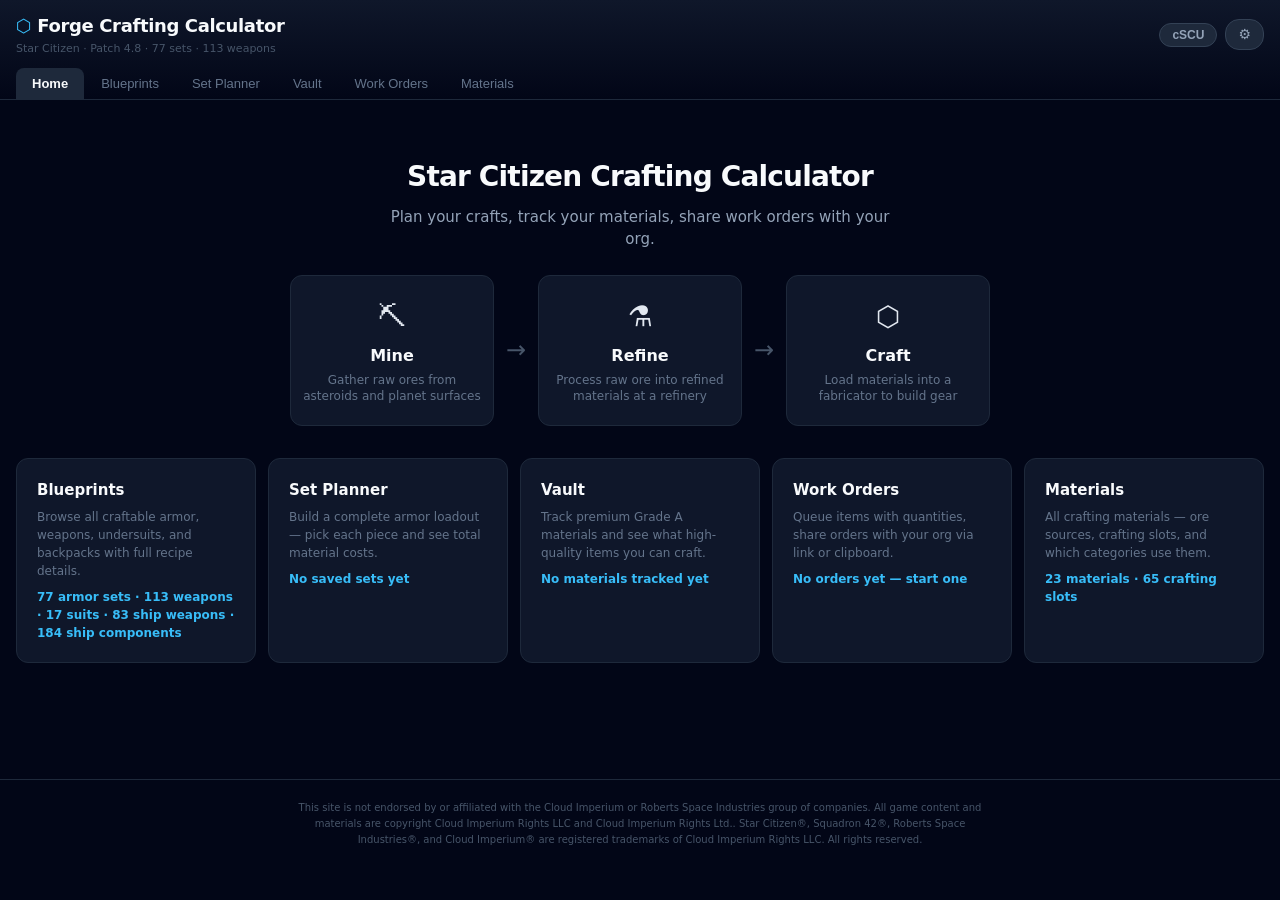
==== index.html @ 010102bd "Add size/class/grade filter chips for ship items Ship Weapons tab gains a Size chip group (S1, S2, ." ====
<!DOCTYPE html>
<html lang="en">
<head>
  <meta charset="UTF-8">
  <meta name="viewport" content="width=device-width, initial-scale=1.0">
  <title>Forge Crafting Calculator — Star Citizen</title>
  <link rel="stylesheet" href="css/style.css">
  <link rel="icon" href="data:image/svg+xml,<svg xmlns='http://www.w3.org/2000/svg' viewBox='0 0 100 100'><text y='.9em' font-size='90'>⬡</text></svg>">
</head>
<body>
  <header id="header">
    <div class="header-inner">
      <div class="header-top">
        <div class="brand">
          <h1><span class="accent">⬡</span> Forge Crafting Calculator</h1>
          <div class="subtitle" id="subtitle">Star Citizen · Loading...</div>
        </div>
        <div style="display:flex;align-items:center;gap:8px">
          <button class="unit-toggle" id="unit-toggle" onclick="toggleUnit()" title="Switch between cSCU and SCU">cSCU</button>
          <a href="admin/admin.html" class="unit-toggle" style="text-decoration:none;font-size:14px" title="Admin Settings">⚙️</a>
        </div>
      </div>
      <nav id="tabs">
        <button class="tab active" data-tab="home" onclick="switchTab('home')">Home</button>
        <button class="tab" data-tab="blueprints" onclick="switchTab('blueprints')">Blueprints</button>
        <button class="tab" data-tab="sets" onclick="switchTab('sets')">Set Planner</button>
        <button class="tab" data-tab="inventory" onclick="switchTab('inventory')">Vault</button>
        <button class="tab" data-tab="workorder" onclick="switchTab('workorder')">Work Orders <span id="wo-badge" class="tab-badge"></span></button>
        <button class="tab" data-tab="materials" onclick="switchTab('materials')">Materials</button>
      </nav>
    </div>
  </header>

  <main id="main">
    <!-- ═══ HOME ═══ -->
    <section id="tab-home" class="tab-content active">
      <div class="hero">
        <h2 class="hero-title">Star Citizen Crafting Calculator</h2>
        <p class="hero-sub">Plan your crafts, track your materials, share work orders with your org.</p>
      </div>
      <div class="pipeline">
        <div class="pipe-step"><div class="pipe-icon">⛏</div><div class="pipe-label">Mine</div><div class="pipe-desc">Gather raw ores from asteroids and planet surfaces</div></div>
        <div class="pipe-arrow">→</div>
        <div class="pipe-step"><div class="pipe-icon">⚗</div><div class="pipe-label">Refine</div><div class="pipe-desc">Process raw ore into refined materials at a refinery</div></div>
        <div class="pipe-arrow">→</div>
        <div class="pipe-step"><div class="pipe-icon">⬡</div><div class="pipe-label">Craft</div><div class="pipe-desc">Load materials into a fabricator to build gear</div></div>
      </div>
      <div class="home-cards">
        <div class="home-card" onclick="switchTab('blueprints')"><h3>Blueprints</h3><p>Browse all craftable armor, weapons, undersuits, and backpacks with full recipe details.</p><span class="home-card-stat" id="hc-bp"></span></div>
        <div class="home-card" onclick="switchTab('sets')"><h3>Set Planner</h3><p>Build a complete armor loadout — pick each piece and see total material costs.</p><span class="home-card-stat" id="hc-sets"></span></div>
        <div class="home-card" onclick="switchTab('inventory')"><h3>Vault</h3><p>Track premium Grade A materials and see what high-quality items you can craft.</p><span class="home-card-stat" id="hc-inv"></span></div>
        <div class="home-card" onclick="switchTab('workorder')"><h3>Work Orders</h3><p>Queue items with quantities, share orders with your org via link or clipboard.</p><span class="home-card-stat" id="hc-wo"></span></div>
        <div class="home-card" onclick="switchTab('materials')"><h3>Materials</h3><p>All crafting materials — ore sources, crafting slots, and which categories use them.</p><span class="home-card-stat" id="hc-mat"></span></div>
      </div>

    </section>

    <!-- ═══ BLUEPRINTS ═══ -->
    <section id="tab-blueprints" class="tab-content">
      <div class="cat-bar">
        <button class="cat-btn active" data-cat="armor" onclick="setBpCategory('armor')"><span class="cat-label">Armor</span><span class="cat-count" id="cc-armor"></span></button>
        <button class="cat-btn" data-cat="weapons" onclick="setBpCategory('weapons')"><span class="cat-label">Weapons</span><span class="cat-count" id="cc-weapons"></span></button>
        <button class="cat-btn" data-cat="undersuits" onclick="setBpCategory('undersuits')"><span class="cat-label">Undersuits</span><span class="cat-count" id="cc-undersuits"></span></button>
        <button class="cat-btn" data-cat="ship_weapons" onclick="setBpCategory('ship_weapons')"><span class="cat-label">Ship Weapons</span><span class="cat-count" id="cc-ship-weapons"></span></button>
        <button class="cat-btn" data-cat="ship_components" onclick="setBpCategory('ship_components')"><span class="cat-label">Ship Components</span><span class="cat-count" id="cc-ship-components"></span></button>
      </div>
      <input type="text" id="bp-search" class="search-input" placeholder="Search names, materials, manufacturers..." oninput="filterBlueprints()">
      <div id="global-filters" class="filter-panel">
        <div class="fp-groups">
          <div class="fp-group"><span class="fp-label">Status</span><div class="fp-chips" id="f-unlock"></div></div>
        </div>
      </div>
      <div id="armor-filters" class="filter-panel">
        <div class="fp-groups">
          <div class="fp-group"><span class="fp-label">Weight</span><div class="fp-chips" id="f-weight"></div></div><div class="fp-sep"></div>
          <div class="fp-group"><span class="fp-label">Role</span><div class="fp-chips" id="f-role"></div></div><div class="fp-sep"></div>
          <div class="fp-group"><span class="fp-label">Piece</span><div class="fp-chips" id="f-piece"></div></div>
        </div>
        <button class="fp-clear" id="armor-clear" onclick="clearFilters('armor')" style="display:none">✕ Clear</button>
      </div>
      <div id="weapon-filters" class="filter-panel" style="display:none">
        <div class="fp-groups">
          <div class="fp-group"><span class="fp-label">Kind</span><div class="fp-chips" id="f-wkind"></div></div><div class="fp-sep"></div>
          <div class="fp-group"><span class="fp-label">Type</span><div class="fp-chips" id="f-wtype"></div></div><div class="fp-sep"></div>
          <div class="fp-group"><span class="fp-label">Damage</span><div class="fp-chips" id="f-dmg"></div></div>
        </div>
        <button class="fp-clear" id="weapon-clear" onclick="clearFilters('weapons')" style="display:none">✕ Clear</button>
      </div>
      <div id="ship-weapon-filters" class="filter-panel" style="display:none">
        <div class="fp-groups">
          <div class="fp-group"><span class="fp-label">Type</span><div class="fp-chips" id="f-shipwtype"></div></div><div class="fp-sep"></div>
          <div class="fp-group"><span class="fp-label">Damage</span><div class="fp-chips" id="f-shipdmg"></div></div><div class="fp-sep"></div>
          <div class="fp-group"><span class="fp-label">Size</span><div class="fp-chips" id="f-shipwsize"></div></div>
        </div>
        <button class="fp-clear" id="ship-weapon-clear" onclick="clearFilters('ship_weapons')" style="display:none">✕ Clear</button>
      </div>
      <div id="ship-component-filters" class="filter-panel" style="display:none">
        <div class="fp-groups">
          <div class="fp-group"><span class="fp-label">Component</span><div class="fp-chips" id="f-comptype"></div></div><div class="fp-sep"></div>
          <div class="fp-group"><span class="fp-label">Size</span><div class="fp-chips" id="f-shipcsize"></div></div><div class="fp-sep"></div>
          <div class="fp-group"><span class="fp-label">Class</span><div class="fp-chips" id="f-shipcclass"></div></div><div class="fp-sep"></div>
          <div class="fp-group"><span class="fp-label">Grade</span><div class="fp-chips" id="f-shipcgrade"></div></div>
        </div>
        <button class="fp-clear" id="ship-component-clear" onclick="clearFilters('ship_components')" style="display:none">✕ Clear</button>
      </div>
      <div class="results-info" id="bp-results-info"></div>
      <div id="bp-grid" class="card-grid"></div>
      <div class="bp-share-bar" id="bp-share-bar" style="display:none">
        <button class="btn-discord" onclick="shareUnlockedToDiscord()">Share Unlocked to Discord</button>
        <span class="dim" id="bp-share-count"></span>
      </div>
    </section>

    <!-- ═══ SET PLANNER ═══ -->
    <section id="tab-sets" class="tab-content">
      <div class="section-intro"><h2>Set Planner</h2><p class="dim">Build a full armor loadout and see total materials.</p></div>
      <div class="planner-layout">
        <div class="planner-slots" id="planner-slots"></div>
        <div class="planner-summary">
          <h3>Materials Needed</h3>
          <div id="planner-materials" class="planner-materials"><div class="dim">Select pieces to see totals</div></div>
          <div id="planner-actions" class="planner-actions" style="display:none">
            <button class="btn-primary" onclick="addPlannerToWO()">Add to Work Order</button>
            <button class="btn-secondary" onclick="copyPlannerText()">Copy as Text</button>
            <button class="btn-secondary" onclick="savePlannerSet()">Save Set</button>
          </div>
          <div id="saved-sets" class="saved-sets"></div>
        </div>
      </div>
    </section>

    <!-- ═══ VAULT ═══ -->
    <section id="tab-inventory" class="tab-content">
      <div class="section-intro"><h2>Material Vault</h2><p class="dim">Track premium materials and discrete items. Common materials don't need tracking — request them from miners as needed.</p></div>
      <div class="vault-layout">
        <div class="vault-inputs" id="inventory-inputs"></div>
        <div class="vault-results">
          <h3 style="font-size:14px;color:#f8fafc;margin-bottom:8px">Craftable with Vault Materials</h3>
          <div id="inv-grid" class="card-grid"></div>
        </div>
      </div>
    </section>

    <!-- ═══ WORK ORDERS ═══ -->
    <section id="tab-workorder" class="tab-content">
      <div class="section-intro"><h2>Work Orders</h2><p class="dim">Create named orders, track progress, share with your org.</p></div>
      <div class="wo-top-bar">
        <div class="wo-order-tabs" id="wo-order-tabs"></div>
        <button class="btn-secondary btn-sm" onclick="createNewOrder()">+ New Order</button>
      </div>
      <div class="wo-layout">
        <div class="wo-items" id="wo-items"><div class="dim">Select or create a work order above</div></div>
        <div class="wo-sidebar">
          <div class="wo-panel">
            <h3>Materials Required</h3>
            <div id="wo-materials"></div>
          </div>
          <div class="wo-panel" id="wo-time-panel" style="display:none">
            <h3>Time Estimate</h3>
            <div id="wo-time"></div>
          </div>
          <div class="wo-btns" id="wo-btns" style="display:none">
            <div class="wo-btn-group">
              <span class="wo-btn-label">📋 Copy to clipboard</span>
              <button class="btn-primary" onclick="copyWOText()">Crafting Order</button>
              <div class="ore-req-group">
                <button class="btn-secondary" onclick="copyOreRequest()">Ore Request</button>
                <div class="ore-mode-toggle" id="ore-mode-toggle">
                  <button class="ore-mode active" data-mode="all" onclick="setOreMode('all')">All</button>
                  <button class="ore-mode" data-mode="remaining" onclick="setOreMode('remaining')">Remaining</button>
                </div>
              </div>
            </div>
            <div class="wo-btn-group" id="wo-discord-group" style="display:none">
              <span class="wo-btn-label">📤 Send to Discord</span>
              <button class="btn-discord" id="btn-discord" onclick="showDiscordModal()">Post Contract</button>
            </div>
            <div class="wo-btn-group">
              <button class="btn-danger btn-sm" onclick="deleteCurrentOrder()">Delete Order</button>
            </div>
          </div>
        </div>
      </div>
    </section>

    <!-- ═══ MATERIALS ═══ -->
    <section id="tab-materials" class="tab-content">
      <div class="section-intro"><h2>Material Reference</h2><p class="dim">All crafting materials — ore sources, crafting slots, and common uses.</p></div>
      <div id="materials-grid" class="materials-grid"></div>
    </section>
  </main>

  <!-- Request Build Modal -->
  <div id="request-modal" class="rqm-container" style="display:none"></div>
  
  <!-- Discord Order Modal -->
  <div id="discord-modal" class="rqm-container" style="display:none"></div>

  <footer class="site-footer">
    <p>This site is not endorsed by or affiliated with the Cloud Imperium or Roberts Space Industries group of companies. All game content and materials are copyright Cloud Imperium Rights LLC and Cloud Imperium Rights Ltd.. Star Citizen®, Squadron 42®, Roberts Space Industries®, and Cloud Imperium® are registered trademarks of Cloud Imperium Rights LLC. All rights reserved.</p>
  </footer>

  <script src="js/app.js"></script>
</body>
</html>
---- css/style.css ----
/* ═══════════════════════════════════════════════
   Forge Crafting Calculator v10
   Obtain Filter + Blueprint Unlock System
   ═══════════════════════════════════════════════ */
:root{--bg-deep:#020617;--bg-card:#0f172a;--bg-raised:#1e293b;--bg-input:#0f172a;--border:#1e293b;--border-light:#334155;--text:#e2e8f0;--text-dim:#94a3b8;--text-muted:#64748b;--text-faint:#475569;--accent:#38bdf8;--accent-dim:#38bdf833;--green:#059669;--green-dim:#05966933;--orange:#f97316;--orange-dim:#f9731622;--red:#ef4444;--red-dim:#ef444422;--purple:#a855f7;--purple-dim:#a855f722;--radius:8px;--radius-sm:5px}
*{margin:0;padding:0;box-sizing:border-box}
body{font-family:'Segoe UI',-apple-system,system-ui,sans-serif;background:var(--bg-deep);color:var(--text);min-height:100vh;line-height:1.5}

/* HEADER */
#header{background:linear-gradient(180deg,#0f172a,#020617);border-bottom:1px solid var(--border);position:sticky;top:0;z-index:100}
.header-inner{max-width:1280px;margin:0 auto;padding:12px 16px 0}
.header-top{display:flex;align-items:center;justify-content:space-between;margin-bottom:10px}
.brand h1{font-size:18px;font-weight:800;color:#f8fafc;letter-spacing:-.02em}
.brand .accent{color:var(--accent)}
.subtitle{color:var(--text-faint);font-size:11px;margin-top:2px}
.unit-toggle{background:var(--bg-raised);border:1px solid var(--border-light);color:var(--text-dim);padding:4px 12px;border-radius:14px;font-size:12px;font-weight:700;cursor:pointer;transition:all .15s}
.unit-toggle:hover{border-color:var(--accent);color:var(--accent)}
.unit-toggle.active{background:var(--accent-dim);border-color:var(--accent);color:var(--accent)}
nav#tabs{display:flex;gap:1px;overflow-x:auto}
.tab{background:transparent;border:none;color:var(--text-muted);padding:8px 16px;font-size:13px;cursor:pointer;white-space:nowrap;border-radius:var(--radius) var(--radius) 0 0;transition:color .15s,background .15s}
.tab:hover{color:var(--text-dim)}.tab.active{background:var(--bg-raised);color:#f8fafc;font-weight:700}
.tab-badge{background:#1d4ed8;color:#fff;font-size:10px;padding:1px 6px;border-radius:10px;font-weight:700}.tab-badge:empty{display:none}

/* MAIN */
#main{max-width:1280px;margin:0 auto;padding:16px}
.tab-content{display:none}.tab-content.active{display:block}
.section-intro{margin-bottom:16px}.section-intro h2{font-size:18px;color:#f8fafc;margin-bottom:4px}

/* HOME */
.hero{text-align:center;padding:40px 16px 24px}
.hero-title{font-size:28px;font-weight:800;color:#f8fafc;letter-spacing:-.03em}
.hero-sub{color:var(--text-dim);font-size:15px;margin-top:8px;max-width:500px;margin:8px auto 0}
.pipeline{display:flex;align-items:center;justify-content:center;margin:0 auto 32px;max-width:700px;flex-wrap:wrap}
.pipe-step{flex:1;min-width:140px;text-align:center;padding:20px 12px;background:var(--bg-card);border:1px solid var(--border);border-radius:12px}
.pipe-icon{font-size:28px;margin-bottom:6px}.pipe-label{font-size:16px;font-weight:800;color:#f8fafc}
.pipe-desc{font-size:12px;color:var(--text-muted);margin-top:4px;line-height:1.4}
.pipe-arrow{font-size:24px;color:var(--text-faint);padding:0 12px;flex-shrink:0}
.home-cards{display:grid;grid-template-columns:repeat(auto-fill,minmax(220px,1fr));gap:12px;margin-bottom:40px}
.home-card{background:var(--bg-card);border:1px solid var(--border);border-radius:12px;padding:20px;cursor:pointer;transition:border-color .15s,transform .1s}
.home-card:hover{border-color:var(--accent);transform:translateY(-2px)}
.home-card h3{font-size:15px;font-weight:700;color:#f8fafc;margin-bottom:6px}
.home-card p{font-size:12px;color:var(--text-muted);line-height:1.5}
.home-card-stat{display:block;margin-top:8px;font-size:12px;color:var(--accent);font-weight:700}
.changelog{max-width:700px;margin:0 auto}
.changelog h3{font-size:16px;font-weight:700;color:#f8fafc;margin-bottom:12px;padding-bottom:8px;border-bottom:1px solid var(--border)}
.cl-entry{margin-bottom:16px}.cl-ver{font-size:13px;font-weight:700;color:var(--accent)}
.cl-date{font-size:11px;color:var(--text-faint);margin-left:8px}
.cl-body{font-size:13px;color:var(--text-dim);margin-top:4px;line-height:1.5}.cl-body li{margin-left:16px;margin-top:2px}

/* CATEGORY BAR */
.cat-bar{display:flex;margin-bottom:14px;background:var(--bg-card);border:1px solid var(--border);border-radius:10px;overflow:hidden}
.cat-btn{flex:1;display:flex;flex-direction:column;align-items:center;justify-content:center;padding:14px 16px;background:transparent;border:none;cursor:pointer;transition:all .15s;color:var(--text-muted);border-right:1px solid var(--border)}
.cat-btn:last-child{border-right:none}.cat-btn:hover{background:#1e293b66;color:var(--text-dim)}
.cat-btn.active{background:linear-gradient(180deg,#1e40af,#1d4ed8);color:#fff;box-shadow:inset 0 -2px 0 #60a5fa}
.cat-label{font-size:15px;font-weight:700;line-height:1.2}.cat-count{font-size:11px;opacity:.6;margin-top:2px}

/* FILTERS */
.filter-panel{background:var(--bg-card);border:1px solid var(--border);border-radius:10px;padding:10px 14px;margin-bottom:12px;display:flex;align-items:center;gap:10px}
.fp-groups{display:flex;align-items:center;gap:10px;flex-wrap:wrap;flex:1}
.fp-group{display:flex;align-items:center;gap:6px;flex-wrap:wrap}
.fp-label{color:var(--text-faint);font-size:10px;font-weight:700;text-transform:uppercase;letter-spacing:.08em;white-space:nowrap;min-width:36px}
.fp-sep{width:1px;height:24px;background:var(--border-light);flex-shrink:0}
.fp-chips{display:flex;gap:3px;flex-wrap:wrap}
.fp-chip{background:transparent;border:1px solid var(--border-light);color:var(--text-muted);padding:3px 10px;border-radius:14px;font-size:12px;cursor:pointer;transition:all .12s;white-space:nowrap;line-height:1.4}
.fp-chip:hover{color:var(--text);border-color:var(--text-faint)}
.fp-chip.active{background:var(--accent-dim);border-color:var(--accent);color:var(--accent);font-weight:600}
.fp-chip.active[data-fv="light"]{background:#4ade8022;border-color:#4ade80;color:#4ade80}
.fp-chip.active[data-fv="medium"]{background:#facc1522;border-color:#facc15;color:#facc15}
.fp-chip.active[data-fv="heavy"]{background:#ef444422;border-color:#ef4444;color:#ef4444}
.fp-chip.active[data-fv="ballistic"]{background:var(--orange-dim);border-color:var(--orange);color:var(--orange)}
.fp-chip.active[data-fv="energy"]{background:var(--purple-dim);border-color:var(--purple);color:var(--purple)}
.fp-chip.active[data-fv="obtainable"]{background:var(--green-dim);border-color:var(--green);color:var(--green)}
.fp-chip.active[data-fv="unlocked"]{background:var(--green-dim);border-color:var(--green);color:var(--green)}
.fp-chip.active[data-fv="locked"]{background:var(--orange-dim);border-color:var(--orange);color:var(--orange)}
.fp-clear{background:transparent;border:1px solid var(--border-light);color:var(--text-faint);padding:3px 10px;border-radius:14px;font-size:11px;cursor:pointer;white-space:nowrap;flex-shrink:0}
.fp-clear:hover{color:var(--red);border-color:var(--red)}

/* SEARCH */
.search-input{width:100%;background:var(--bg-input);border:1px solid var(--border);color:var(--text);padding:9px 12px;border-radius:var(--radius);font-size:14px;outline:none;margin-bottom:10px}
.search-input:focus{border-color:var(--accent)}.search-input::placeholder{color:var(--text-faint)}
.results-info{color:var(--text-muted);font-size:12px;margin-bottom:8px}

/* CARDS */
.card-grid{display:grid;gap:8px}.card-grid.two-col{grid-template-columns:repeat(auto-fill,minmax(340px,1fr))}
.item-card{background:var(--bg-card);border:1px solid var(--border);border-radius:10px;transition:border-color .15s;position:relative}
.item-card:has(.sources-wrap:hover),.item-card:has(.sources-wrap:focus-within){z-index:1000}
.item-card.in-wo{border-color:#1d4ed8}
.item-card.locked{opacity:0.7;border-color:#47556966}
.item-card.expanded .card-body{display:block}
.card-header{padding:12px 14px;cursor:pointer;display:flex;align-items:center;justify-content:space-between;gap:10px;user-select:none;border-radius:inherit}
.item-card.expanded .card-header{border-radius:10px 10px 0 0}
.card-header:hover{background:#0f172a88}
.card-title{color:#f8fafc;font-weight:700;font-size:15px}
.card-meta{display:flex;align-items:center;gap:6px;margin-top:4px;flex-wrap:wrap}.card-meta span{font-size:12px}
.card-chips{display:flex;gap:3px;margin-top:6px;flex-wrap:wrap}
.card-arrow{color:var(--text-faint);font-size:14px;flex-shrink:0;transition:transform .15s}
.item-card.expanded .card-arrow{transform:rotate(180deg)}
.card-body{display:none;padding:0 14px 14px;border-top:1px solid var(--border)}
.piece-row{display:flex;align-items:center;justify-content:space-between;padding:6px 0;border-bottom:1px solid #1e293b33;gap:8px}
.piece-row:last-child{border-bottom:none}
.piece-type{color:var(--text-faint);font-size:10px;width:58px;text-transform:uppercase;font-weight:700;flex-shrink:0}
.piece-name{color:var(--text);font-size:13px}
.piece-recipe{margin-left:58px;margin-top:2px}
.piece-stats{text-align:right;flex-shrink:0;margin-left:8px}
.piece-stats .cscu{color:var(--text-dim);font-size:12px}.piece-stats .time{color:var(--text-muted);font-size:11px}
.bp-picker{background:#1e293b44;border-radius:var(--radius);padding:10px;margin-top:8px}
.bp-picker-label{color:var(--text-dim);font-size:11px;font-weight:700;margin-bottom:6px}
.bp-picker-btns{display:flex;flex-wrap:wrap;gap:4px}
.bp-pick-btn{background:transparent;border:1px solid var(--border-light);color:var(--text-dim);border-radius:var(--radius-sm);padding:3px 8px;font-size:11px;cursor:pointer}
.missing-warn{background:var(--orange-dim);border:1px solid #f9731633;border-radius:6px;padding:6px 10px;font-size:12px;color:var(--orange);margin-top:8px}
.btn-wo{width:100%;margin-top:10px;background:#1d4ed8;border:none;color:#fff;padding:9px;border-radius:var(--radius);font-size:12px;font-weight:700;cursor:pointer}
.btn-wo:hover{background:#2563eb}.btn-wo.in-wo{background:var(--green)}

/* LOCK/UNLOCK SYSTEM */
.badge-locked{font-size:12px;margin-left:4px}
.badge-unlocked{font-size:10px;margin-left:4px;color:var(--green)}
.wo-btn-row{display:flex;align-items:center;gap:6px;width:100%;margin-top:10px;flex-wrap:wrap}
.locked-badge{color:var(--text-faint);font-size:12px;font-weight:600}
.btn-unlock{background:transparent;border:1px solid var(--accent);color:var(--accent);padding:5px 14px;border-radius:var(--radius);font-size:11px;font-weight:700;cursor:pointer;transition:all .15s}
.btn-unlock:hover{background:var(--accent-dim);border-color:var(--accent)}
.btn-relock{background:transparent;border:1px solid var(--border-light);color:var(--text-faint);padding:5px 10px;border-radius:var(--radius);font-size:12px;cursor:pointer;transition:all .15s;flex-shrink:0}
.btn-relock:hover{background:var(--orange-dim);border-color:var(--orange);color:var(--orange)}
.btn-request{background:transparent;border:1px solid var(--purple);color:var(--purple);padding:5px 12px;border-radius:var(--radius);font-size:11px;font-weight:700;cursor:pointer;transition:all .15s}
.btn-request:hover{background:var(--purple-dim)}
.btn-request.in-req{background:var(--purple-dim);border-color:var(--purple);color:#e9d5ff}
.cc-unlocked{color:var(--green);font-size:10px;font-weight:600}

/* Order Tabs */
.wo-otab.request{border-color:var(--purple);color:var(--purple)}
.wo-otab.request.active{background:var(--purple-dim);border-color:var(--purple);color:#e9d5ff}

/* Move Dropdown */
.wo-move-sel{background:var(--bg-input);border:1px solid var(--border-light);color:var(--text-dim);padding:4px 8px;border-radius:var(--radius-sm);font-size:11px;cursor:pointer}
.wo-move-sel:hover{border-color:var(--text-faint)}

/* BADGES */
.badge{display:inline-block;padding:2px 8px;border-radius:4px;font-size:11px;font-weight:700;text-transform:uppercase;letter-spacing:.04em;white-space:nowrap;line-height:1.4}
.badge-light{background:#4ade8022;color:#4ade80;border:1px solid #4ade8055}
.badge-medium{background:#facc1522;color:#facc15;border:1px solid #facc1555}
.badge-heavy{background:#ef444422;color:#ef4444;border:1px solid #ef444455}
.badge-role{background:var(--accent-dim);color:var(--accent);border:1px solid #38bdf855}
.badge-ballistic{background:var(--orange-dim);color:var(--orange);border:1px solid #f9731655}
.badge-energy{background:var(--purple-dim);color:var(--purple);border:1px solid #a855f755}
.badge-distortion{background:#06b6d422;color:#06b6d4;border:1px solid #06b6d455}
.badge-component{background:#3b82f622;color:#60a5fa;border:1px solid #3b82f655;font-size:10px}
.badge-progress{display:inline-flex;align-items:center;background:rgba(245,158,11,.15);color:#fbbf24;border:1px solid rgba(245,158,11,.4);border-radius:4px;padding:1px 6px;font-size:10px;font-weight:700;letter-spacing:.04em}
.badge-wanted{font-size:11px;color:#fbbf24;margin-left:3px;display:inline-flex;align-items:center}
.badge-size{display:inline-flex;align-items:center;background:#1e293b88;color:#cbd5e1;border:1px solid #47556966;border-radius:4px;padding:1px 6px;font-size:10px;font-weight:700;letter-spacing:.04em}
.badge-class{display:inline-flex;align-items:center;border-radius:4px;padding:1px 6px;font-size:10px;font-weight:700;letter-spacing:.04em}
.badge-class-Mil{background:rgba(34,197,94,.15);color:#86efac;border:1px solid rgba(34,197,94,.4)}
.badge-class-Cmp{background:rgba(244,114,182,.15);color:#f9a8d4;border:1px solid rgba(244,114,182,.4)}
.badge-class-Sth{background:rgba(100,116,139,.2);color:#cbd5e1;border:1px solid rgba(100,116,139,.5)}
.badge-class-Civ{background:rgba(59,130,246,.15);color:#93c5fd;border:1px solid rgba(59,130,246,.4)}
.badge-class-Ind{background:rgba(234,88,12,.15);color:#fdba74;border:1px solid rgba(234,88,12,.4)}
.btn-want{background:transparent;border:1px solid #f59e0b66;color:#fbbf24;border-radius:6px;padding:5px 10px;font-size:11px;font-weight:600;cursor:pointer;transition:background .15s,color .15s}
.btn-want:hover{background:rgba(245,158,11,.12)}
.btn-want.is-wanted{background:rgba(245,158,11,.18);color:#fef3c7;border-color:#fbbf24}
.piece-lock{font-size:11px;display:inline-flex;align-items:center;width:14px;justify-content:center;flex-shrink:0}
.piece-lock.unlocked{color:var(--green)}
.piece-lock.locked{filter:grayscale(0.4);opacity:.7}
.piece-row-locked{opacity:.65}
.piece-row-locked .piece-name{color:var(--text-dim)}
.piece-row-unlocked .piece-name{color:#e2e8f0}
.missing-bp{color:#fbbf24;font-size:11px;margin-top:6px;font-weight:600}
.missing-bp-name{color:#fde68a;background:rgba(245,158,11,.1);border:1px solid rgba(245,158,11,.25);border-radius:3px;padding:0 5px;margin:0 2px;font-weight:700;text-transform:uppercase;letter-spacing:.04em;font-size:10px}
.item-card.partial-set{border-color:rgba(245,158,11,.35)}
.badge-wtype{background:#47556966;color:var(--text);border:1px solid #47556966;font-size:10px}
.badge-set{background:#47556944;color:var(--text-dim);border:1px solid #47556966;font-size:10px}
.badge-partial{color:var(--orange);font-size:11px;font-weight:700}
.badge-env{color:var(--text-dim);font-size:10px;font-weight:700}
.badge-use{display:inline-block;padding:2px 7px;border-radius:4px;font-size:10px;font-weight:700;text-transform:uppercase}
.badge-use-armor{background:#38bdf822;color:#38bdf8;border:1px solid #38bdf844}
.badge-use-weapons{background:var(--orange-dim);color:var(--orange);border:1px solid #f9731644}
.badge-use-undersuits{background:var(--purple-dim);color:var(--purple);border:1px solid #a855f744}
.badge-use-backpacks{background:var(--green-dim);color:var(--green);border:1px solid #05966944}
.badge-use-ship-weapons{background:#fb716022;color:#fb7185;border:1px solid #fb718544}
.badge-use-ship-components{background:#06b6d422;color:#22d3ee;border:1px solid #06b6d444}
.chip{display:inline-flex;align-items:center;gap:3px;background:var(--bg-raised);border:1px solid var(--border-light);border-radius:5px;padding:2px 7px;font-size:12px;color:var(--text);white-space:nowrap}
.chip .qty{color:var(--text-dim);font-weight:600}
.chip.green{background:var(--green-dim);border-color:#05966966}
.chip.catalyst{background:transparent;border:1px dashed #33415588;color:var(--text-muted);font-size:11px}

/* PLANNER */
.planner-layout{display:flex;gap:20px;flex-wrap:wrap}
.planner-slots{flex:1;min-width:300px;display:grid;gap:8px}
.planner-summary{width:340px;flex-shrink:0;background:var(--bg-card);border:1px solid var(--border);border-radius:10px;padding:16px;align-self:flex-start;position:sticky;top:100px}
.planner-summary h3{font-size:14px;color:#f8fafc;margin-bottom:10px}
.planner-materials{display:grid;gap:4px}
.planner-slot{background:var(--bg-card);border:1px solid var(--border);border-radius:var(--radius);padding:12px}
.planner-slot-label{font-size:11px;color:var(--text-faint);text-transform:uppercase;font-weight:700;letter-spacing:.05em;margin-bottom:6px}
.planner-slot select{width:100%;background:var(--bg-input);border:1px solid var(--border);color:var(--text);padding:8px;border-radius:var(--radius-sm);font-size:13px;outline:none;cursor:pointer}
.planner-slot select option{background:var(--bg-card)}
.planner-actions{display:flex;gap:6px;flex-wrap:wrap;margin-top:12px}
.saved-sets{margin-top:16px}
.saved-set{background:var(--bg-raised);border-radius:var(--radius-sm);padding:8px 10px;margin-bottom:6px;display:flex;justify-content:space-between;align-items:center}
.saved-set-name{color:var(--text);font-size:13px;font-weight:600;cursor:pointer}

/* VAULT (formerly Inventory) */
.vault-layout{display:flex;gap:20px;flex-wrap:wrap}
.vault-inputs{width:360px;flex-shrink:0;display:grid;gap:4px;align-self:flex-start;position:sticky;top:100px;max-height:calc(100vh - 120px);overflow-y:auto}
.vault-results{flex:1;min-width:300px}
.vault-header{padding:8px 10px;margin-bottom:4px}
.vault-title{font-size:13px;font-weight:700;color:var(--green)}
.vault-hint{display:block;margin-top:2px}
.inventory-layout{display:flex;gap:20px;flex-wrap:wrap}
.inventory-inputs{width:360px;flex-shrink:0;display:grid;gap:4px;align-self:flex-start;position:sticky;top:100px;max-height:calc(100vh - 120px);overflow-y:auto}
.inventory-results{flex:1;min-width:300px}
.inv-mat-group{background:var(--bg-card);border:1px solid var(--border);border-radius:var(--radius-sm);padding:8px 10px}
.inv-mat-group.has-vault{border-color:rgba(5,150,105,0.3);background:rgba(5,150,105,0.03)}
.inv-mat-header{display:flex;align-items:center;justify-content:space-between;margin-bottom:4px}
.inv-mat-name{font-size:13px;font-weight:700;color:var(--text)}
.inv-mat-total{font-size:11px;color:var(--text-muted)}
.inv-batch{display:flex;align-items:center;gap:6px;margin-top:4px}
.inv-batch input[type="number"]{width:60px;background:var(--bg-input);border:1px solid var(--border);color:var(--accent);padding:3px 5px;border-radius:4px;font-size:12px;text-align:right;outline:none;font-weight:700}
.inv-batch input[type="number"]:focus{border-color:var(--accent)}
.inv-batch-q{display:flex;align-items:center;gap:3px}
.inv-batch-q input[type="number"]{width:50px;color:var(--text)}
.inv-batch-q-label{font-size:10px;color:var(--text-faint)}
.inv-add-batch{background:transparent;border:1px dashed var(--border-light);color:var(--text-faint);padding:2px 8px;border-radius:4px;font-size:11px;cursor:pointer;margin-top:4px}
.inv-add-batch:hover{color:var(--accent);border-color:var(--accent)}
.inv-rm-batch{background:transparent;border:none;color:var(--red);cursor:pointer;font-size:14px;padding:0 2px}
.unit-label{color:var(--text-faint);font-size:10px}
.q-bar-sm{display:inline-block;width:40px;height:5px;background:var(--bg-raised);border-radius:3px;overflow:hidden;vertical-align:middle;margin-left:3px}
.q-fill{height:100%;border-radius:3px}

.inv-progress{height:3px;background:var(--bg-raised);border-radius:2px;margin-top:8px;overflow:hidden}
.inv-progress-bar{height:100%;border-radius:2px;transition:width .3s}
.inv-pct{font-size:12px;font-weight:700;margin-top:4px}
.inv-actions{display:flex;gap:4px;margin-top:8px}

/* WORK ORDERS */
.wo-top-bar{display:flex;align-items:center;gap:8px;margin-bottom:12px;flex-wrap:wrap}
.wo-order-tabs{display:flex;gap:4px;flex-wrap:wrap;flex:1}
.wo-otab-wrap{display:flex;align-items:center;background:var(--bg-card);border:1px solid var(--border);border-radius:var(--radius);overflow:hidden;transition:all .12s}
.wo-otab-wrap:hover{border-color:var(--text-faint)}
.wo-otab-wrap.active{background:#1d4ed8;border-color:#1d4ed8}
.wo-otab-wrap.active .wo-otab-main{color:#fff;font-weight:700}
.wo-otab-wrap.active .wo-otab-edit,.wo-otab-wrap.active .wo-otab-del{color:#fff;opacity:.7}
.wo-otab-wrap.active .wo-otab-edit:hover,.wo-otab-wrap.active .wo-otab-del:hover{opacity:1}
.wo-otab-wrap.request{border-color:var(--purple)}
.wo-otab-wrap.request.active{background:var(--purple-dim);border-color:var(--purple)}
.wo-otab-wrap.request .wo-otab-main{color:var(--purple)}
.wo-otab-wrap.request.active .wo-otab-main{color:#e9d5ff}
.wo-otab-main{background:transparent;border:none;color:var(--text-muted);padding:6px 8px 6px 12px;font-size:12px;cursor:pointer;white-space:nowrap;max-width:150px;overflow:hidden;text-overflow:ellipsis}
.wo-otab-main:hover{color:var(--text)}
.wo-otab-count{opacity:.6;font-size:10px;margin-left:4px}
.wo-otab-edit,.wo-otab-del{background:transparent;border:none;color:var(--text-faint);padding:4px 4px;font-size:10px;cursor:pointer;opacity:.5;transition:opacity .12s}
.wo-otab-edit:hover{opacity:1}
.wo-otab-del:hover{opacity:1;color:var(--red)}
.wo-otab-del{padding-right:8px}
.wo-layout{display:flex;gap:20px;flex-wrap:wrap}
.wo-items{flex:1;min-width:300px}.wo-sidebar{width:340px;flex-shrink:0;display:grid;gap:12px;align-self:flex-start;position:sticky;top:100px}
.wo-panel{background:var(--bg-card);border:1px solid var(--border);border-radius:10px;padding:16px}
.wo-panel h3{font-size:14px;color:#f8fafc;margin-bottom:10px}
.wo-item{background:var(--bg-card);border:1px solid var(--border);border-radius:var(--radius);padding:12px 14px;margin-bottom:6px;transition:opacity .2s}
.wo-item.crafted{opacity:.4;border-color:var(--green)}
.wo-item-top{display:flex;align-items:flex-start;justify-content:space-between;gap:8px}
.wo-item-info{flex:1;min-width:0}
.wo-item-name{color:#f8fafc;font-weight:700;font-size:14px}
.wo-item-badges{display:flex;gap:4px;flex-wrap:wrap;margin-top:3px}
.wo-item-right{text-align:right;flex-shrink:0}
.wo-item-cost{color:var(--accent);font-size:13px;font-weight:700}
.wo-item-time{color:var(--text-faint);font-size:11px}
.wo-item-bottom{display:flex;align-items:center;justify-content:space-between;gap:8px;margin-top:8px}
.wo-qty{display:flex;align-items:center}
.wo-qty button{background:var(--bg-raised);border:1px solid var(--border-light);color:var(--text);width:28px;height:28px;font-size:14px;cursor:pointer;display:flex;align-items:center;justify-content:center}
.wo-qty button:first-child{border-radius:var(--radius-sm) 0 0 var(--radius-sm)}
.wo-qty button:last-child{border-radius:0 var(--radius-sm) var(--radius-sm) 0}
.wo-qty button:hover{background:var(--border-light)}
.wo-qty-val{background:var(--bg-input);border-top:1px solid var(--border-light);border-bottom:1px solid var(--border-light);color:var(--accent);font-size:14px;font-weight:700;width:40px;height:28px;text-align:center;line-height:28px}
.wo-item-actions{display:flex;gap:6px;align-items:center}
.btn-craft{background:var(--green);border:none;color:#fff;padding:5px 14px;border-radius:var(--radius-sm);font-size:11px;font-weight:700;cursor:pointer}
.btn-craft:hover{background:#047857}
.btn-craft.done{background:var(--bg-raised);color:var(--green);border:1px solid var(--green)}
.toggle-label{display:flex;align-items:center;gap:6px;font-size:12px;color:var(--text-dim);cursor:pointer}
.toggle-label input{accent-color:var(--accent)}
.wo-btns{display:flex;gap:10px;flex-wrap:wrap;align-items:flex-start}
.wo-btn-group{display:flex;flex-direction:column;gap:6px}
.wo-btn-label{font-size:10px;font-weight:700;color:var(--text-muted);letter-spacing:.03em;padding-left:2px}

/* WO Blueprint status */
.wo-bp-status{font-size:10px;font-weight:700;padding:2px 6px;border-radius:4px;white-space:nowrap;display:inline-flex;align-items:center;gap:3px}
.wo-bp-status.unlocked{color:#34d399;background:rgba(5,150,105,.12)}
.wo-bp-status.locked{color:#f97316;background:rgba(249,115,22,.12)}
.wo-bp-status.locked.clickable{cursor:pointer;transition:background .15s}
.wo-bp-status.locked.clickable:hover{background:rgba(249,115,22,.25)}

/* Blueprint share bar */
.bp-share-bar{display:flex;align-items:center;gap:12px;margin-top:16px;padding:12px 16px;background:var(--bg-card);border:1px solid var(--border);border-radius:8px}
.wo-sel-bar{display:flex;align-items:center;justify-content:space-between;padding:8px 12px;background:var(--bg-card);border:1px solid var(--border);border-radius:var(--radius);margin-bottom:8px}
.wo-sel-bar .toggle-label{margin:0}
.wo-sel-count{color:var(--accent);font-size:12px;font-weight:700}
.wo-sel-chk{accent-color:var(--accent);width:16px;height:16px;cursor:pointer;flex-shrink:0}

/* WO Slot Assignment */
.wo-pieces{margin-top:8px;border-top:1px solid #1e293b55;padding-top:4px}
.wo-piece{margin-bottom:6px}
.wo-piece-header{display:flex;align-items:center;justify-content:space-between;padding:5px 0 3px;border-bottom:1px solid #1e293b44}
.wo-piece-name{color:#f8fafc;font-size:12px;font-weight:700;text-transform:uppercase;letter-spacing:.05em}
.wo-piece-meta{color:var(--text-faint);font-size:11px}
.wo-slots{margin-top:8px;border-top:1px solid #1e293b55;padding-top:6px}
.wo-slot{display:flex;align-items:center;gap:6px;padding:3px 0;font-size:12px;flex-wrap:wrap}
.wo-slot-name{color:var(--text-faint);font-size:10px;font-weight:700;text-transform:uppercase;min-width:110px}
.wo-slot-mat{color:var(--text-dim);min-width:70px}
.wo-slot-need{color:var(--accent);font-weight:700;min-width:60px}
.wo-slot-have{font-size:11px;min-width:50px}
.wo-slot-have.ok{color:var(--green)}.wo-slot-have.no{color:var(--red)}
.wo-slot-q{display:flex;align-items:center;gap:3px}
.wo-slot-q input[type="number"]{width:50px;background:var(--bg-input);border:1px solid var(--border);color:var(--text);padding:2px 4px;border-radius:3px;font-size:11px;text-align:right;outline:none}
.wo-slot-q input:focus{border-color:var(--accent)}
.wo-slot-stat{color:var(--text-muted);font-size:10px;font-style:italic}
.wo-slot-qsel{background:var(--bg-input);border:1px solid var(--border);color:var(--text);padding:2px 4px;border-radius:3px;font-size:11px;outline:none;cursor:pointer;min-width:105px}
.wo-slot-qsel:focus{border-color:var(--accent)}
.wo-slot-qsel option{background:var(--bg-card)}

/* Blueprint slot stats */
.bp-slot-stats{display:flex;flex-wrap:wrap;gap:3px;margin-top:4px}
.bp-slot-stat{display:inline-flex;align-items:center;gap:3px;font-size:10px;color:var(--text-muted);background:var(--bg-raised);border:1px solid var(--border);border-radius:4px;padding:1px 6px}
.bp-slot-stat .bp-ss-mat{color:var(--text-dim);font-weight:600}
.bp-slot-stat .bp-ss-arrow{color:var(--text-faint)}
.bp-slot-stat .bp-ss-stat{color:var(--accent)}

/* MATERIALS */
.materials-grid{display:grid;gap:8px}
.mat-card{background:var(--bg-card);border:1px solid var(--border);border-radius:var(--radius);padding:14px 16px}
.mat-top{display:flex;justify-content:space-between;align-items:flex-start;margin-bottom:6px}
.mat-name{color:#f8fafc;font-weight:700;font-size:15px}
.mat-bp-count{color:var(--text-muted);font-size:12px;flex-shrink:0}
.mat-details{display:flex;gap:16px;flex-wrap:wrap;margin-bottom:6px}
.mat-detail{font-size:12px;color:var(--text-dim)}
.mat-detail-label{color:var(--text-faint);font-size:10px;font-weight:700;text-transform:uppercase;display:block;margin-bottom:1px}
.mat-uses{display:flex;gap:4px;flex-wrap:wrap}
.mat-slots-stats{display:flex;flex-wrap:wrap;gap:4px 12px;margin:6px 0}
.mat-slot-stat{display:flex;align-items:center;gap:4px;font-size:11px}
.mat-slot-name{color:var(--text-dim);font-weight:600}
.mat-stat-arrow{color:var(--text-faint);font-size:10px}
.mat-stat-name{color:var(--accent);font-weight:600}

/* BUTTONS */
.btn-primary{background:#1d4ed8;border:none;color:#fff;padding:8px 16px;border-radius:var(--radius);font-size:12px;font-weight:700;cursor:pointer}
.btn-primary:hover{background:#2563eb}
.btn-secondary{background:transparent;border:1px solid var(--border-light);color:var(--text-dim);padding:7px 14px;border-radius:var(--radius);font-size:12px;cursor:pointer}
.btn-secondary:hover{color:var(--text);border-color:var(--text-faint)}
.btn-danger{background:transparent;border:1px solid var(--red);color:var(--red);padding:7px 14px;border-radius:var(--radius);font-size:12px;cursor:pointer}
.btn-remove{background:transparent;border:none;color:var(--red);cursor:pointer;font-size:16px;padding:0 4px}
.btn-sm{padding:4px 10px;font-size:11px}
.dim{color:var(--text-faint);font-size:13px}

/* FOOTER */
.site-footer{max-width:1280px;margin:60px auto 0;padding:20px 16px;border-top:1px solid var(--border);text-align:center}
.site-footer p{color:var(--text-faint);font-size:10px;line-height:1.6;max-width:700px;margin:0 auto}

/* ════════════════════════════════════════════
   PATCH 4.7 ADDITIONS
   ════════════════════════════════════════════ */

/* Min Quality Badges */
.min-q-badge{display:inline-flex;align-items:center;padding:1px 4px;border-radius:3px;font-size:9px;font-weight:700;margin-left:4px;white-space:nowrap}

/* Item Cost Chips (discrete items like gems) */
.chip.item-cost{background:linear-gradient(135deg,#4c1d95 0%,#5b21b6 100%);border-color:#7c3aed;color:#e9d5ff}
.chip.item-cost .qty{color:#c4b5fd;font-weight:700}
.chip.item-cost .item-name{color:#f5f3ff}

/* Item Tag in Work Order Slots */
.item-tag{display:inline-block;background:#7c3aed33;color:#a78bfa;padding:1px 4px;border-radius:3px;font-size:9px;font-weight:600;text-transform:uppercase;margin-left:4px}

/* Work Order Slot Quality Requirements */
.wo-slot-qwarn{font-size:12px;cursor:help}

/* WO Slot — Request / Inventory labels */
.wo-slot-reqtag{color:var(--orange);font-size:10px;font-weight:600;white-space:nowrap}
.wo-slot-reqtag-min{color:var(--orange)}
.wo-slot-reqtag-warn{color:var(--red)}
.wo-slot-label{font-size:10px;font-weight:600;white-space:nowrap}
.wo-slot-label.ok{color:var(--green)}
.wo-slot-label.no{color:var(--red)}
.wo-slot.has-inv{border-left:2px solid rgba(5,150,105,0.25);background:rgba(5,150,105,0.04);border-radius:2px;padding-left:6px}

/* ═══════════════════════════════════════════════
   Sources info icon + popover
   ═══════════════════════════════════════════════ */
.sources-wrap{position:relative;display:inline-flex;align-items:center}
.sources-icon{display:inline-flex;align-items:center;justify-content:center;width:18px;height:18px;border-radius:50%;background:var(--bg-raised);color:#60a5fa;font-size:11px;font-weight:700;font-style:normal;cursor:pointer;border:1px solid var(--border-light);transition:background .15s,color .15s;line-height:1;user-select:none}
.sources-icon:hover,.sources-wrap:focus-within .sources-icon{background:var(--border-light);color:#93c5fd}
.sources-pop{display:none;position:absolute;left:0;top:calc(100% + 6px);z-index:100;min-width:200px;max-width:340px;width:max-content;padding:8px 10px;background:var(--bg-raised);border:1px solid var(--border-light);border-radius:var(--radius);box-shadow:0 4px 16px rgba(0,0,0,.4)}
.sources-wrap:hover .sources-pop,.sources-wrap:focus-within .sources-pop{display:block}
.src-line{display:flex;align-items:center;justify-content:space-between;gap:8px;padding:3px 0;font-size:12px;color:#cbd5e1;border-bottom:1px solid var(--bg-deep)}
.src-line:last-child{border-bottom:none}
.src-default{color:var(--green);font-weight:600}
.src-mission{flex:1;min-width:0;white-space:nowrap;overflow:hidden;text-overflow:ellipsis}
.src-prob{color:#60a5fa;font-weight:600;font-size:11px;flex-shrink:0}
.piece-row .sources-icon{width:16px;height:16px;font-size:10px}
.piece-row .sources-pop{left:0}

/* ═══════════════════════════════════════════════
   Ore request group + mode toggle
   ═══════════════════════════════════════════════ */
.ore-req-group{display:flex;flex-direction:column;gap:4px}
.ore-mode-toggle{display:flex;border-radius:6px;overflow:hidden;border:1px solid var(--border-light)}
.ore-mode{flex:1;padding:3px 8px;font-size:11px;font-weight:600;background:var(--bg-deep);color:var(--text-muted);border:none;cursor:pointer;transition:background .15s,color .15s}
.ore-mode.active{background:#1e40af;color:var(--text)}
.ore-mode:hover:not(.active){background:var(--bg-raised);color:var(--text-dim)}

/* ═══════════════════════════════════════════════
   Vault — discrete items section
   ═══════════════════════════════════════════════ */
.vault-section-header{color:#94a3b8;font-size:12px;font-weight:700;letter-spacing:.05em;margin:20px 0 8px;padding:8px 0 6px;border-top:1px solid var(--border)}
.item-batch{gap:8px}
.vault-mining-type{font-size:10px;color:#60a5fa;background:rgba(96,165,250,.12);padding:1px 5px;border-radius:3px;font-weight:600}

/* ═══════════════════════════════════════════════
   Work Order — unset quality slot
   ═══════════════════════════════════════════════ */
.wo-slot.unset{border-left:2px solid rgba(100,116,139,.25);background:rgba(100,116,139,.04);border-radius:2px;padding-left:6px}

/* ═══════════════════════════════════════════════
   Request Build Modal
   ═══════════════════════════════════════════════ */
.rqm-container{position:fixed;inset:0;z-index:1000;display:flex;align-items:center;justify-content:center}
.rqm-overlay{position:absolute;inset:0;background:rgba(0,0,0,.7)}
.rqm-dialog{position:relative;background:var(--bg-card);border:1px solid var(--border-light);border-radius:12px;width:90%;max-width:520px;max-height:80vh;display:flex;flex-direction:column;box-shadow:0 8px 32px rgba(0,0,0,.6)}
.rqm-header{display:flex;align-items:center;justify-content:space-between;padding:16px 20px;border-bottom:1px solid var(--border)}
.rqm-header h3{font-size:16px;font-weight:700;color:#f8fafc;margin:0}
.rqm-close{background:none;border:none;color:var(--text-muted);font-size:22px;cursor:pointer;padding:0 4px;line-height:1}
.rqm-close:hover{color:#f8fafc}
.rqm-body{padding:16px 20px;overflow-y:auto;flex:1}
.rqm-desc{color:var(--text-muted);font-size:12px;margin-bottom:12px}
.rqm-set-all{display:flex;align-items:center;gap:8px;margin-bottom:14px;padding:8px 10px;background:var(--bg-raised);border-radius:6px}
.rqm-set-all-label{color:var(--text-dim);font-size:12px;font-weight:600;white-space:nowrap}
.rqm-slots{display:flex;flex-direction:column;gap:2px}
.rqm-piece-header{color:#94a3b8;font-size:11px;font-weight:700;letter-spacing:.04em;margin:10px 0 4px;padding-top:6px;border-top:1px solid var(--border)}
.rqm-piece-header:first-child{margin-top:0;padding-top:0;border-top:none}
.rqm-slot{display:flex;align-items:center;justify-content:space-between;gap:8px;padding:6px 8px;border-radius:4px;background:var(--bg-deep)}
.rqm-slot-info{display:flex;align-items:center;gap:6px;flex:1;min-width:0;flex-wrap:wrap}
.rqm-slot-name{color:#e2e8f0;font-size:12px;font-weight:600;white-space:nowrap}
.rqm-slot-mat{color:var(--text-muted);font-size:11px;white-space:nowrap}
.rqm-slot-stat{color:#475569;font-size:10px;white-space:nowrap}
.rqm-grade-sel{background:var(--bg-raised);border:1px solid var(--border-light);color:var(--text);padding:5px 8px;border-radius:4px;font-size:12px;font-weight:600;cursor:pointer;min-width:160px}
.rqm-grade-sel:focus{border-color:var(--accent);outline:none}
.rqm-footer{display:flex;justify-content:flex-end;gap:8px;padding:12px 20px;border-top:1px solid var(--border)}
.rqm-footer .btn-primary,.rqm-footer .btn-secondary{padding:8px 16px;border-radius:6px;font-size:13px;font-weight:700;cursor:pointer;border:none}
.rqm-footer .btn-primary{background:#1d4ed8;color:#fff}
.rqm-footer .btn-primary:hover{background:#2563eb}
.rqm-footer .btn-secondary{background:transparent;border:1px solid var(--border-light);color:var(--text-dim)}
.rqm-footer .btn-secondary:hover{color:var(--text);border-color:var(--text-muted)}

/* ═══════════════════════════════════════════════
   Wiki Thumbnails (starcitizen.tools)
   ═══════════════════════════════════════════════ */
/* Card-level thumbnail (weapons, pieces, backpacks, suits) */
.item-card.has-wiki-thumb{display:flex;gap:12px;align-items:flex-start}
.card-content{flex:1;min-width:0}
.wiki-thumb{flex-shrink:0;width:80px;height:80px;border-radius:6px;overflow:hidden;background:var(--bg-raised);border:1px solid var(--border);position:relative;display:flex;align-items:center;justify-content:center}
.wiki-thumb:not(.loaded):not(.no-image) .wiki-img{display:none}
.wiki-thumb.no-image{display:none}
.wiki-thumb.no-image~.card-content{flex:1}
.wiki-img{width:100%;height:100%;object-fit:cover;border-radius:5px;transition:opacity .3s}
.wiki-link{position:absolute;bottom:0;left:0;right:0;background:rgba(0,0,0,.7);color:#60a5fa;font-size:9px;font-weight:600;text-align:center;padding:2px 0;opacity:0;transition:opacity .15s}
.wiki-thumb:hover .wiki-link{opacity:1}
.wiki-thumb a{display:block;width:100%;height:100%;text-decoration:none}

/* Piece-row inline thumbnail (inside armor sets) */
.wiki-piece-thumb{flex-shrink:0;width:40px;height:40px;border-radius:4px;overflow:hidden;background:var(--bg-raised);border:1px solid var(--border);display:flex;align-items:center;justify-content:center}
.wiki-piece-thumb:not(.loaded):not(.no-image) .wiki-piece-img{display:none}
.wiki-piece-thumb.no-image{display:none}
.wiki-piece-img{width:100%;height:100%;object-fit:cover;border-radius:3px}
.wiki-piece-thumb a{display:block;width:100%;height:100%;text-decoration:none}

/* ═══════════════════════════════════════════════
   Discord Integration
   ═══════════════════════════════════════════════ */
.btn-discord{background:#5865F2;color:#fff;border:none;padding:8px 14px;border-radius:6px;font-size:12px;font-weight:700;cursor:pointer;transition:background .15s}
.btn-discord:hover{background:#4752C4}

/* Discord type toggle */
.dc-type-toggle{display:flex;border-radius:6px;overflow:hidden;border:1px solid var(--border-light);margin-bottom:10px}
.dc-type{flex:1;padding:8px 12px;font-size:12px;font-weight:700;background:var(--bg-deep);color:var(--text-muted);border:none;cursor:pointer;transition:background .15s,color .15s}
.dc-type.active[data-type="crafting"]{background:#1d4ed8;color:#fff}
.dc-type.active[data-type="mining"]{background:#c2410c;color:#fff}
.dc-type:hover:not(.active){background:var(--bg-raised);color:var(--text-dim)}
.dc-type-hint{font-size:11px;color:var(--text-muted);margin-bottom:12px;font-style:italic}

/* Modal form fields */
.rqm-field{margin-bottom:12px}
.rqm-field-label{display:block;font-size:12px;font-weight:600;color:var(--text-dim);margin-bottom:4px}
.rqm-input{width:100%;background:var(--bg-raised);border:1px solid var(--border-light);color:var(--text);padding:8px 12px;border-radius:6px;font-size:13px;outline:none}
.rqm-input:focus{border-color:var(--accent)}
.rqm-preview{margin-top:12px;padding:10px 12px;background:var(--bg-deep);border-radius:6px;border:1px solid var(--border)}
.rqm-preview-label{font-size:10px;font-weight:700;color:var(--text-muted);letter-spacing:.04em;margin-bottom:6px}

@media(max-width:768px){
  .planner-layout,.inventory-layout,.wo-layout,.vault-layout{flex-direction:column}
  .planner-summary,.wo-sidebar{width:100%;position:static}
  .inventory-inputs,.vault-inputs{width:100%;position:static;max-height:none}
  .card-grid.two-col{grid-template-columns:1fr}
  .cat-btn{padding:10px 8px}.cat-label{font-size:13px}
  .filter-panel{flex-wrap:wrap}.fp-groups{gap:8px}.fp-sep{display:none}
  .pipeline{gap:8px}.pipe-arrow{display:none}.hero-title{font-size:22px}
  .min-q-badge{font-size:8px;padding:1px 3px}
  .wo-slot{flex-wrap:wrap;gap:4px}
  .wo-slot-name{min-width:80px}
  .sources-pop{min-width:160px;max-width:260px}
  .rqm-dialog{width:95%;max-height:85vh}
  .rqm-slot{flex-direction:column;align-items:stretch;gap:4px}
  .rqm-grade-sel{min-width:0;width:100%}
  .wiki-thumb{width:60px;height:60px}
  .wiki-piece-thumb{width:32px;height:32px}
}
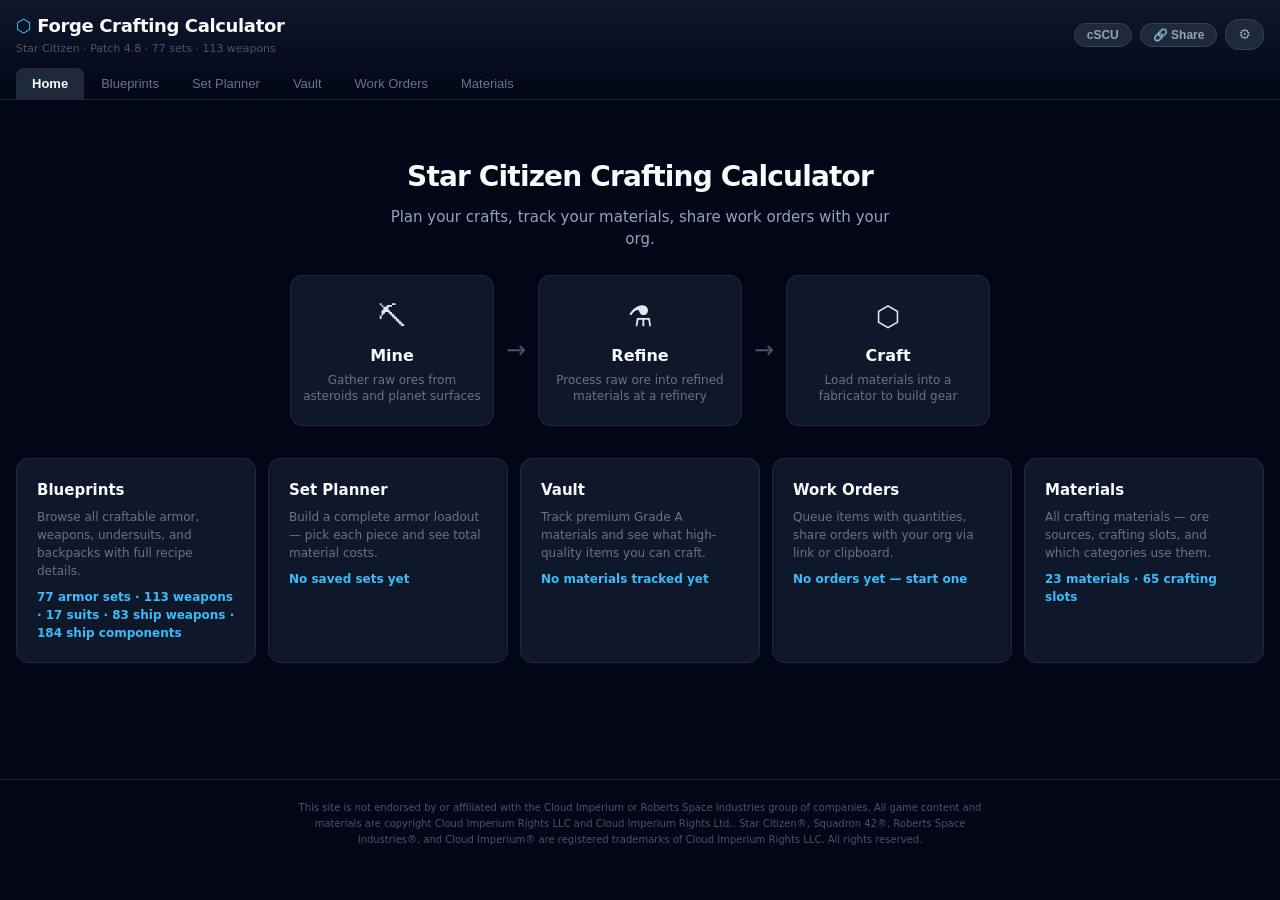
==== commit fdad9473: "Add peer-to-peer blueprint sharing (no server) Players can now attribute blueprints to named friends" ====
--- a/index.html
+++ b/index.html
@@ -17,6 +17,7 @@
         </div>
         <div style="display:flex;align-items:center;gap:8px">
           <button class="unit-toggle" id="unit-toggle" onclick="toggleUnit()" title="Switch between cSCU and SCU">cSCU</button>
+          <button class="unit-toggle" onclick="openShareModal()" title="Share or import blueprint collections">🔗 Share</button>
           <a href="admin/admin.html" class="unit-toggle" style="text-decoration:none;font-size:14px" title="Admin Settings">⚙️</a>
         </div>
       </div>
@@ -68,6 +69,8 @@
       <div id="global-filters" class="filter-panel">
         <div class="fp-groups">
           <div class="fp-group"><span class="fp-label">Status</span><div class="fp-chips" id="f-unlock"></div></div>
+          <div class="fp-sep" id="f-owner-sep" style="display:none"></div>
+          <div class="fp-group" id="f-owner-group" style="display:none"><span class="fp-label">Owner</span><div class="fp-chips" id="f-owner"></div></div>
         </div>
       </div>
       <div id="armor-filters" class="filter-panel">
@@ -192,9 +195,12 @@
 
   <!-- Request Build Modal -->
   <div id="request-modal" class="rqm-container" style="display:none"></div>
-  
+
   <!-- Discord Order Modal -->
   <div id="discord-modal" class="rqm-container" style="display:none"></div>
+
+  <!-- Share/Import Modal -->
+  <div id="share-modal" class="rqm-container" style="display:none"></div>
 
   <footer class="site-footer">
     <p>This site is not endorsed by or affiliated with the Cloud Imperium or Roberts Space Industries group of companies. All game content and materials are copyright Cloud Imperium Rights LLC and Cloud Imperium Rights Ltd.. Star Citizen®, Squadron 42®, Roberts Space Industries®, and Cloud Imperium® are registered trademarks of Cloud Imperium Rights LLC. All rights reserved.</p>
--- a/css/style.css
+++ b/css/style.css
@@ -145,6 +145,9 @@
 .badge-component{background:#3b82f622;color:#60a5fa;border:1px solid #3b82f655;font-size:10px}
 .badge-progress{display:inline-flex;align-items:center;background:rgba(245,158,11,.15);color:#fbbf24;border:1px solid rgba(245,158,11,.4);border-radius:4px;padding:1px 6px;font-size:10px;font-weight:700;letter-spacing:.04em}
 .badge-wanted{font-size:11px;color:#fbbf24;margin-left:3px;display:inline-flex;align-items:center}
+.owner-chip{display:inline-flex;align-items:center;gap:2px;background:rgba(59,130,246,.13);color:#93c5fd;border:1px solid rgba(59,130,246,.35);border-radius:10px;padding:1px 8px;font-size:10px;font-weight:600;line-height:1.4;letter-spacing:.02em;white-space:nowrap}
+.owner-chip.me{background:rgba(34,197,94,.16);color:#86efac;border-color:rgba(34,197,94,.45)}
+.owner-chip.more{background:rgba(100,116,139,.18);color:#cbd5e1;border-color:rgba(100,116,139,.4);cursor:help}
 .badge-size{display:inline-flex;align-items:center;background:#1e293b88;color:#cbd5e1;border:1px solid #47556966;border-radius:4px;padding:1px 6px;font-size:10px;font-weight:700;letter-spacing:.04em}
 .badge-class{display:inline-flex;align-items:center;border-radius:4px;padding:1px 6px;font-size:10px;font-weight:700;letter-spacing:.04em}
 .badge-class-Mil{background:rgba(34,197,94,.15);color:#86efac;border:1px solid rgba(34,197,94,.4)}
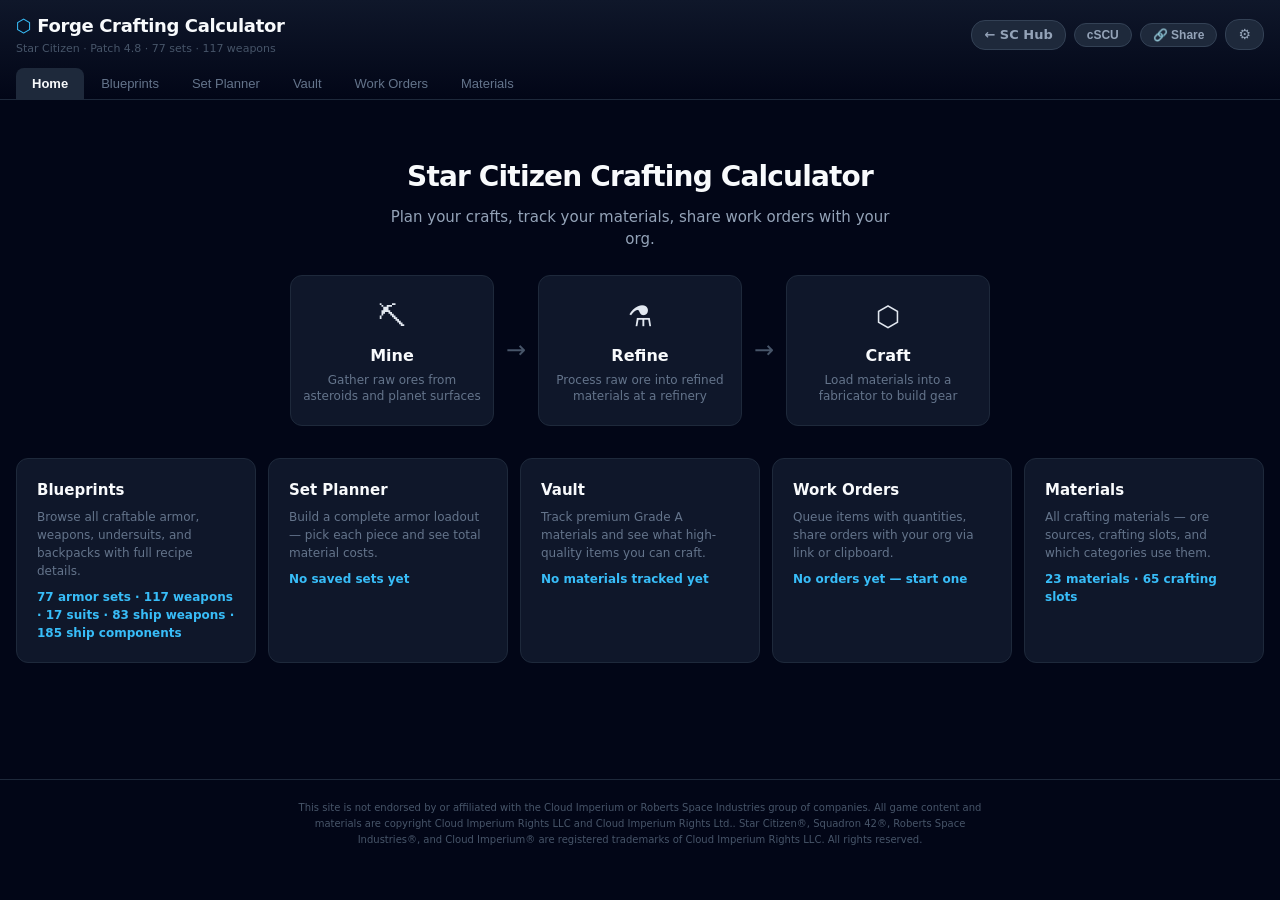
==== commit fdfcc39a: "Add "<- SC Hub" back link to header" ====
--- a/index.html
+++ b/index.html
@@ -16,6 +16,7 @@
           <div class="subtitle" id="subtitle">Star Citizen · Loading...</div>
         </div>
         <div style="display:flex;align-items:center;gap:8px">
+          <a href="https://seeknd.github.io/sc-hub/" class="unit-toggle hub-back" style="text-decoration:none;font-size:13px" title="Back to SC Hub">← SC Hub</a>
           <button class="unit-toggle" id="unit-toggle" onclick="toggleUnit()" title="Switch between cSCU and SCU">cSCU</button>
           <button class="unit-toggle" onclick="openShareModal()" title="Share or import blueprint collections">🔗 Share</button>
           <a href="admin/admin.html" class="unit-toggle" style="text-decoration:none;font-size:14px" title="Admin Settings">⚙️</a>
@@ -109,7 +110,8 @@
       <div class="results-info" id="bp-results-info"></div>
       <div id="bp-grid" class="card-grid"></div>
       <div class="bp-share-bar" id="bp-share-bar" style="display:none">
-        <button class="btn-discord" onclick="shareUnlockedToDiscord()">Share Unlocked to Discord</button>
+        <button class="btn-secondary" onclick="copyUnlockedToClipboard()" title="Copy the same content as the Discord share, to your clipboard">📋 Copy Unlocked</button>
+        <button class="btn-discord" id="bp-share-discord-btn" onclick="shareUnlockedToDiscord()">Share Unlocked to Discord</button>
         <span class="dim" id="bp-share-count"></span>
       </div>
     </section>
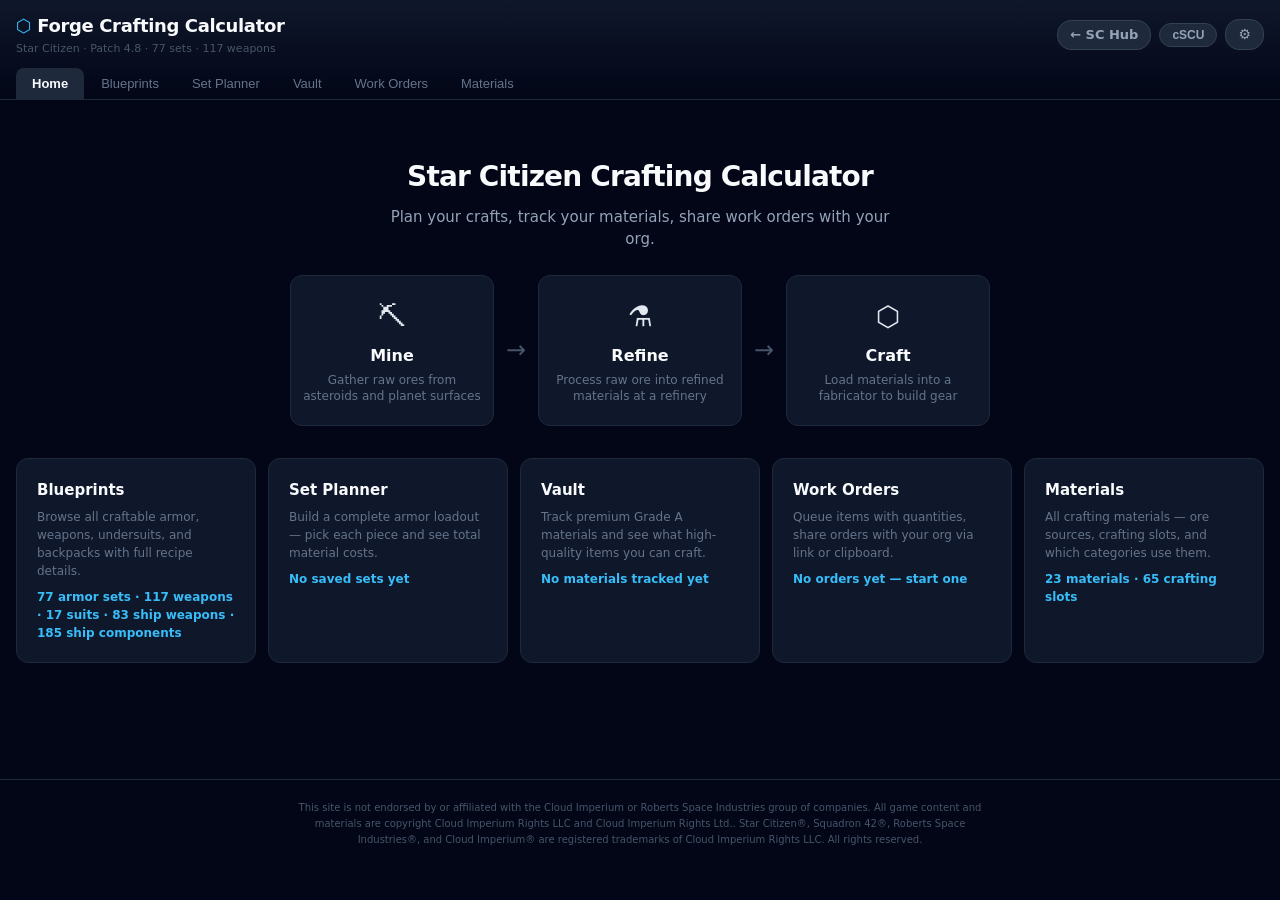
==== commit 1d89320d: "Org snapshot view — share /ORG/ link, replaces peer-share modal Replaces the Share modal (peer-share" ====
--- a/index.html
+++ b/index.html
@@ -18,7 +18,7 @@
         <div style="display:flex;align-items:center;gap:8px">
           <a href="https://seeknd.github.io/sc-hub/" class="unit-toggle hub-back" style="text-decoration:none;font-size:13px" title="Back to SC Hub">← SC Hub</a>
           <button class="unit-toggle" id="unit-toggle" onclick="toggleUnit()" title="Switch between cSCU and SCU">cSCU</button>
-          <button class="unit-toggle" onclick="openShareModal()" title="Share or import blueprint collections">🔗 Share</button>
+          <button class="unit-toggle" id="header-share-btn" onclick="openShareModal()" title="Share an org-view snapshot link" style="display:none">🔗 Share</button>
           <a href="admin/admin.html" class="unit-toggle" style="text-decoration:none;font-size:14px" title="Admin Settings">⚙️</a>
         </div>
       </div>
@@ -176,6 +176,11 @@
                 </div>
               </div>
             </div>
+            <div class="wo-btn-group">
+              <span class="wo-btn-label">⛏️ Go Mine on Strata</span>
+              <button class="btn-secondary" onclick="goMineActiveOrder()" title="Open Strata with all remaining (not-yet-crafted) items in THIS order">This Order</button>
+              <button class="btn-secondary" onclick="goMineAllOrders()" title="Open Strata with all remaining items across EVERY order">All Orders</button>
+            </div>
             <div class="wo-btn-group" id="wo-discord-group" style="display:none">
               <span class="wo-btn-label">📤 Send to Discord</span>
               <button class="btn-discord" id="btn-discord" onclick="showDiscordModal()">Post Contract</button>
--- a/css/style.css
+++ b/css/style.css
@@ -275,6 +275,50 @@
 .btn-craft{background:var(--green);border:none;color:#fff;padding:5px 14px;border-radius:var(--radius-sm);font-size:11px;font-weight:700;cursor:pointer}
 .btn-craft:hover{background:#047857}
 .btn-craft.done{background:var(--bg-raised);color:var(--green);border:1px solid var(--green)}
+.btn-mine{background:transparent;border:1px solid #f59e0b66;color:#fbbf24;padding:5px 12px;border-radius:var(--radius-sm);font-size:11px;font-weight:700;cursor:pointer;transition:background .15s}
+.btn-mine:hover{background:rgba(245,158,11,.12)}
+
+/* ═══════════════════════════════════════════════
+   View-mode (ORG/index.html — read-only snapshot)
+   ═══════════════════════════════════════════════ */
+/* Hide every editing surface. Card content stays, owner chips stay,
+   filters stay, search stays. Anything that mutates state is killed. */
+body.view-mode .wo-btn-row,
+body.view-mode .btn-unlock,
+body.view-mode .btn-want,
+body.view-mode .btn-relock,
+body.view-mode .btn-wo,
+body.view-mode .btn-request,
+body.view-mode .btn-craft,
+body.view-mode .btn-mine,
+body.view-mode .bp-share-bar,
+body.view-mode #f-unlock,
+body.view-mode #global-filters .fp-group:has(#f-unlock){
+  display:none !important;
+}
+/* Subtitle tinted to indicate read-only state */
+body.view-mode #subtitle{
+  color:#fbbf24;
+  font-weight:600;
+}
+/* Don't allow any cursor:pointer that implies "click me to act" — except expand/collapse on cards */
+body.view-mode .item-card.locked{opacity:1} /* no "this is locked" dimming since there's no concept of lock */
+body.view-mode .badge-locked,
+body.view-mode .badge-unlocked,
+body.view-mode .badge-wanted,
+body.view-mode .badge-progress,
+body.view-mode .missing-bp,
+body.view-mode .piece-lock{display:none !important}
+
+/* Recycle / mine chips — WO slot annotations + Materials tab */
+.wo-slot-recycle{display:inline-flex;align-items:center;gap:3px;background:rgba(5,150,105,.13);color:#34d399;border:1px solid rgba(5,150,105,.4);border-radius:10px;padding:1px 8px;font-size:10px;font-weight:600;cursor:help;user-select:none;line-height:1.4;white-space:nowrap}
+.wo-slot-mine{display:inline-flex;align-items:center;gap:3px;background:rgba(245,158,11,.13);color:#fbbf24;border:1px solid rgba(245,158,11,.4);border-radius:10px;padding:1px 8px;font-size:10px;font-weight:600;cursor:help;user-select:none;line-height:1.4;white-space:nowrap}
+.mat-recycle-row{margin-top:8px}
+.mat-recycle{display:inline-flex;align-items:center;gap:4px;border-radius:6px;padding:3px 10px;font-size:11px;font-weight:700;cursor:help;user-select:none;letter-spacing:.02em}
+.mat-recyclable{background:rgba(5,150,105,.14);color:#34d399;border:1px solid rgba(5,150,105,.4)}
+.mat-mine{background:rgba(245,158,11,.14);color:#fbbf24;border:1px solid rgba(245,158,11,.4)}
+/* Make the recycle popover wide enough for item names + scrollable when long */
+.sources-pop.recycle-pop{max-width:380px;min-width:260px;max-height:380px;overflow-y:auto}
 .toggle-label{display:flex;align-items:center;gap:6px;font-size:12px;color:var(--text-dim);cursor:pointer}
 .toggle-label input{accent-color:var(--accent)}
 .wo-btns{display:flex;gap:10px;flex-wrap:wrap;align-items:flex-start}
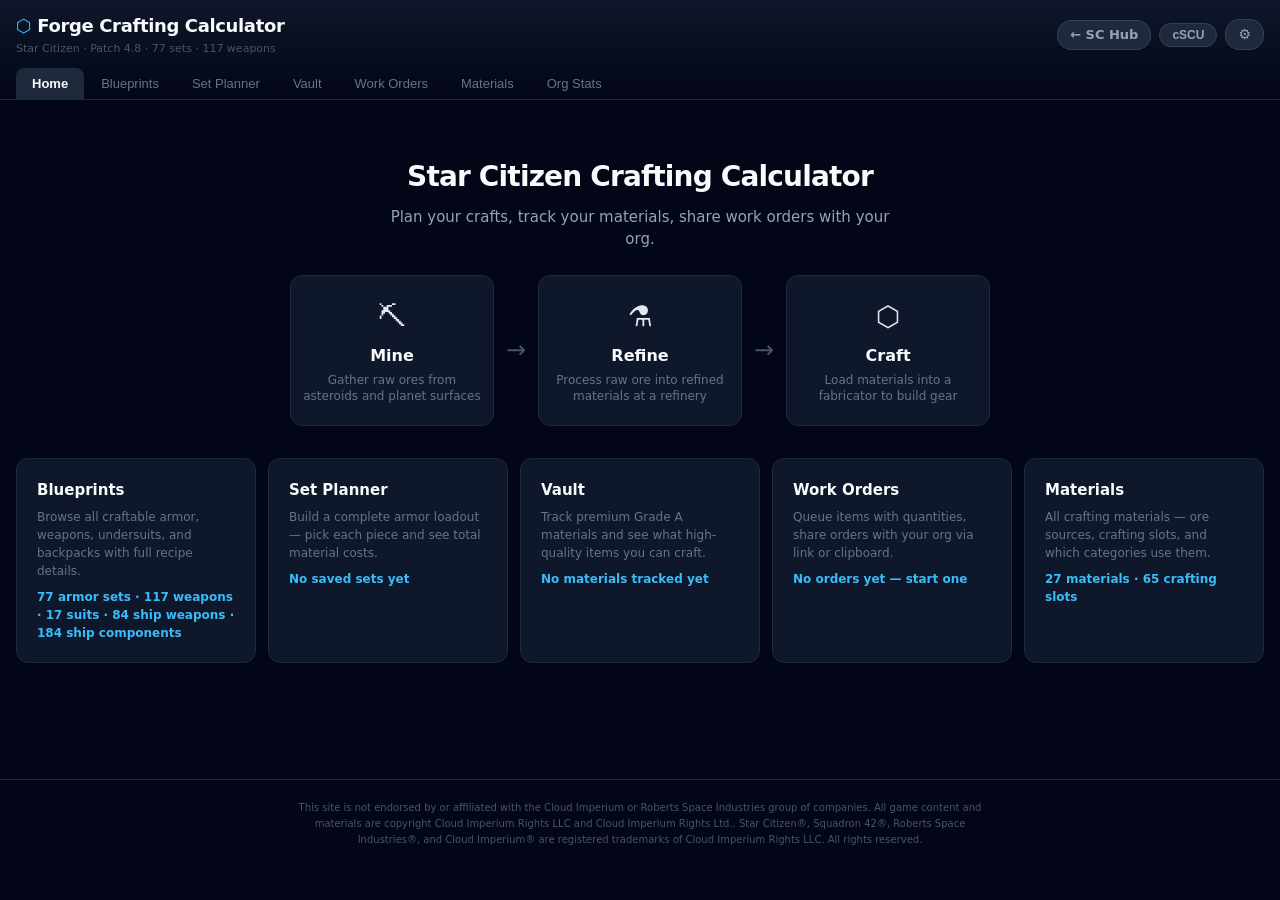
==== commit c946e528: "Add Org Stats page New tab showing blueprint unlock coverage across the org: - Overall: distinct blu" ====
--- a/index.html
+++ b/index.html
@@ -29,6 +29,7 @@
         <button class="tab" data-tab="inventory" onclick="switchTab('inventory')">Vault</button>
         <button class="tab" data-tab="workorder" onclick="switchTab('workorder')">Work Orders <span id="wo-badge" class="tab-badge"></span></button>
         <button class="tab" data-tab="materials" onclick="switchTab('materials')">Materials</button>
+        <button class="tab" data-tab="orgstats" onclick="switchTab('orgstats')">Org Stats</button>
       </nav>
     </div>
   </header>
@@ -198,6 +199,12 @@
       <div class="section-intro"><h2>Material Reference</h2><p class="dim">All crafting materials — ore sources, crafting slots, and common uses.</p></div>
       <div id="materials-grid" class="materials-grid"></div>
     </section>
+
+    <!-- ═══ ORG STATS ═══ -->
+    <section id="tab-orgstats" class="tab-content">
+      <div class="section-intro"><h2>Org Stats</h2><p class="dim">Blueprint unlock coverage across your org — overall, by category, and per member.</p></div>
+      <div id="orgstats-body"></div>
+    </section>
   </main>
 
   <!-- Request Build Modal -->
--- a/css/style.css
+++ b/css/style.css
@@ -554,3 +554,41 @@
   .wiki-thumb{width:60px;height:60px}
   .wiki-piece-thumb{width:32px;height:32px}
 }
+
+/* ═══ Org Stats ═══ */
+.os-hero{display:flex;align-items:center;gap:24px;background:var(--bg-card);border:1px solid var(--border);border-radius:12px;padding:24px;margin-bottom:8px}
+.os-hero-pct{font-size:60px;font-weight:800;color:var(--accent);line-height:1;min-width:140px;text-align:center}
+.os-hero-pctsign{font-size:28px;font-weight:700;margin-left:2px}
+.os-hero-meta{flex:1;min-width:0}
+.os-hero-label{font-size:12px;font-weight:700;text-transform:uppercase;letter-spacing:.07em;color:var(--text-dim)}
+.os-hero-sub{font-size:13px;color:var(--text-muted);margin:5px 0 12px}
+.os-hero-sub strong{color:var(--text)}
+.os-bar{height:9px;background:var(--bg-raised);border-radius:6px;overflow:hidden}
+.os-bar-lg{height:14px}
+.os-bar-fill{height:100%;background:var(--accent);border-radius:6px;transition:width .45s ease}
+.os-h{font-size:15px;font-weight:700;color:#f8fafc;margin:24px 0 14px;padding-bottom:7px;border-bottom:1px solid var(--border)}
+.os-cats{display:flex;flex-direction:column;gap:15px}
+.os-cat-top{display:flex;justify-content:space-between;align-items:baseline;margin-bottom:6px}
+.os-cat-label{font-size:13px;color:var(--text);font-weight:600}
+.os-cat-num{font-size:12px;color:var(--text-muted);white-space:nowrap}
+.os-cat-pct{color:var(--accent);font-weight:700;margin-left:7px}
+.os-table-wrap{overflow-x:auto}
+.os-table{width:100%;border-collapse:collapse;font-size:13px}
+.os-table th{text-align:left;color:var(--text-faint);font-size:10px;text-transform:uppercase;letter-spacing:.05em;font-weight:700;padding:7px 10px;border-bottom:1px solid var(--border);white-space:nowrap}
+.os-table th:not(:first-child),.os-table td:not(:first-child){text-align:center}
+.os-table td{padding:9px 10px;border-bottom:1px solid var(--border);white-space:nowrap}
+.os-table tbody tr:hover td{background:#1e293b55}
+.os-m-name{font-weight:600;color:var(--text)}
+.os-you{color:var(--accent);font-size:11px;margin-left:5px;font-weight:400}
+.os-m-total{min-width:140px}
+.os-mini-bar{display:inline-block;width:56px;height:6px;background:var(--bg-raised);border-radius:4px;overflow:hidden;vertical-align:middle;margin-right:8px}
+.os-mini-bar>span{display:block;height:100%;background:var(--accent)}
+.os-m-num{vertical-align:middle}
+.os-zero{color:var(--text-faint)}
+.os-foot{font-size:11px;color:var(--text-faint);margin-top:14px}
+.os-empty{text-align:center;color:var(--text-muted);padding:64px 20px;font-size:14px;line-height:1.7}
+@media(max-width:640px){
+  .os-hero{flex-direction:column;text-align:center;gap:14px}
+  .os-hero-pct{min-width:0}
+  .os-table th,.os-table td{padding:7px 6px}
+}
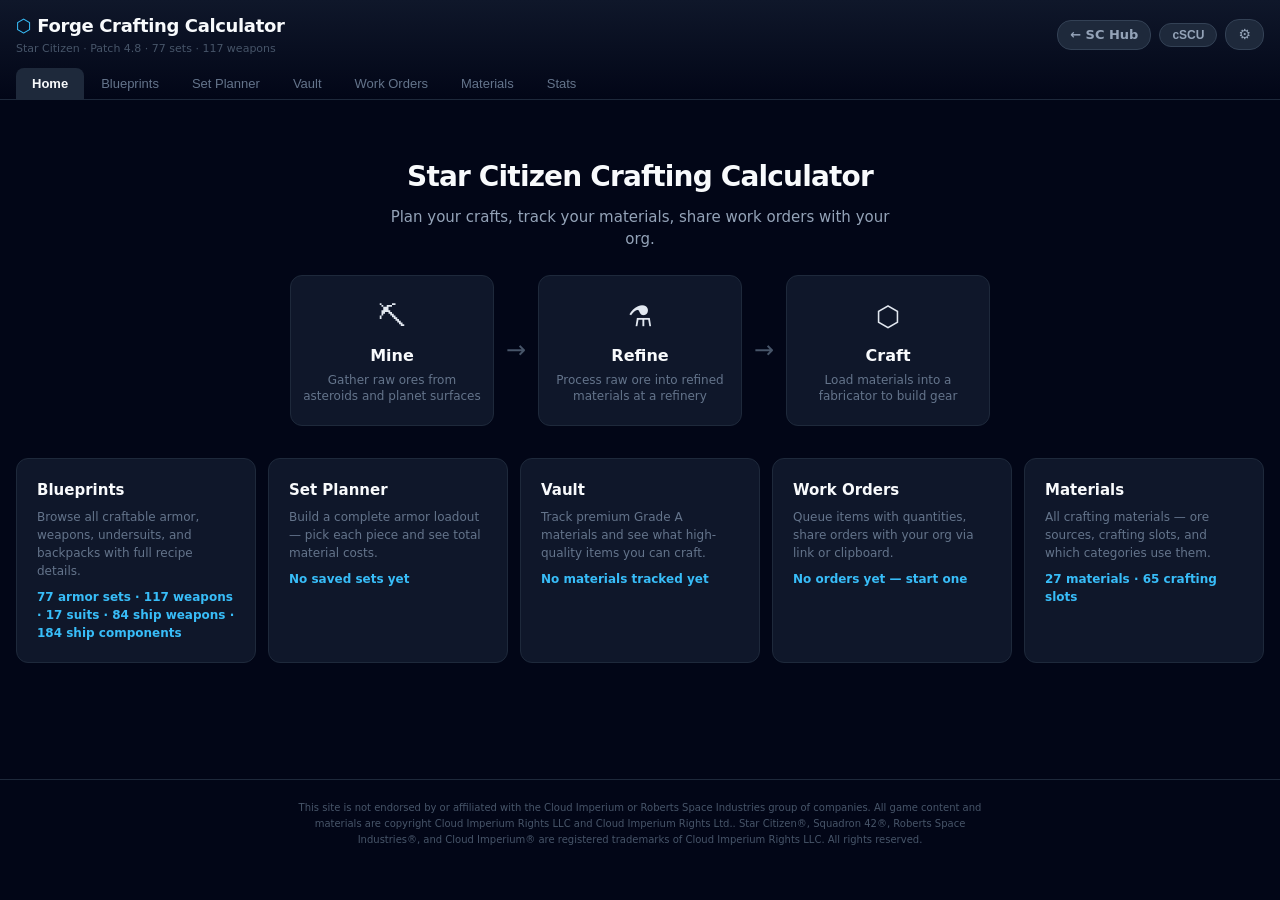
==== commit e97f9f38: "Stats page: rename tab by connection state + per-member drill-in - Tab reads "Stats" by default, bec" ====
--- a/index.html
+++ b/index.html
@@ -29,7 +29,7 @@
         <button class="tab" data-tab="inventory" onclick="switchTab('inventory')">Vault</button>
         <button class="tab" data-tab="workorder" onclick="switchTab('workorder')">Work Orders <span id="wo-badge" class="tab-badge"></span></button>
         <button class="tab" data-tab="materials" onclick="switchTab('materials')">Materials</button>
-        <button class="tab" data-tab="orgstats" onclick="switchTab('orgstats')">Org Stats</button>
+        <button class="tab" data-tab="orgstats" onclick="switchTab('orgstats')">Stats</button>
       </nav>
     </div>
   </header>
--- a/css/style.css
+++ b/css/style.css
@@ -587,6 +587,13 @@
 .os-zero{color:var(--text-faint)}
 .os-foot{font-size:11px;color:var(--text-faint);margin-top:14px}
 .os-empty{text-align:center;color:var(--text-muted);padding:64px 20px;font-size:14px;line-height:1.7}
+.os-hint{font-size:11px;font-weight:400;color:var(--text-faint)}
+.os-clickable{cursor:pointer}
+.os-clickable:hover{color:var(--accent);text-decoration:underline}
+.os-row-focus td{background:var(--accent-dim)!important}
+.os-focusbar{display:flex;align-items:center;gap:10px;background:var(--accent-dim);border:1px solid var(--accent);border-radius:8px;padding:9px 14px;margin-bottom:12px;font-size:13px;color:var(--text)}
+.os-back{margin-left:auto;background:var(--bg-raised);border:1px solid var(--border-light);color:var(--text-dim);padding:4px 12px;border-radius:14px;font-size:12px;cursor:pointer;white-space:nowrap;transition:all .15s}
+.os-back:hover{border-color:var(--accent);color:var(--accent)}
 @media(max-width:640px){
   .os-hero{flex-direction:column;text-align:center;gap:14px}
   .os-hero-pct{min-width:0}
